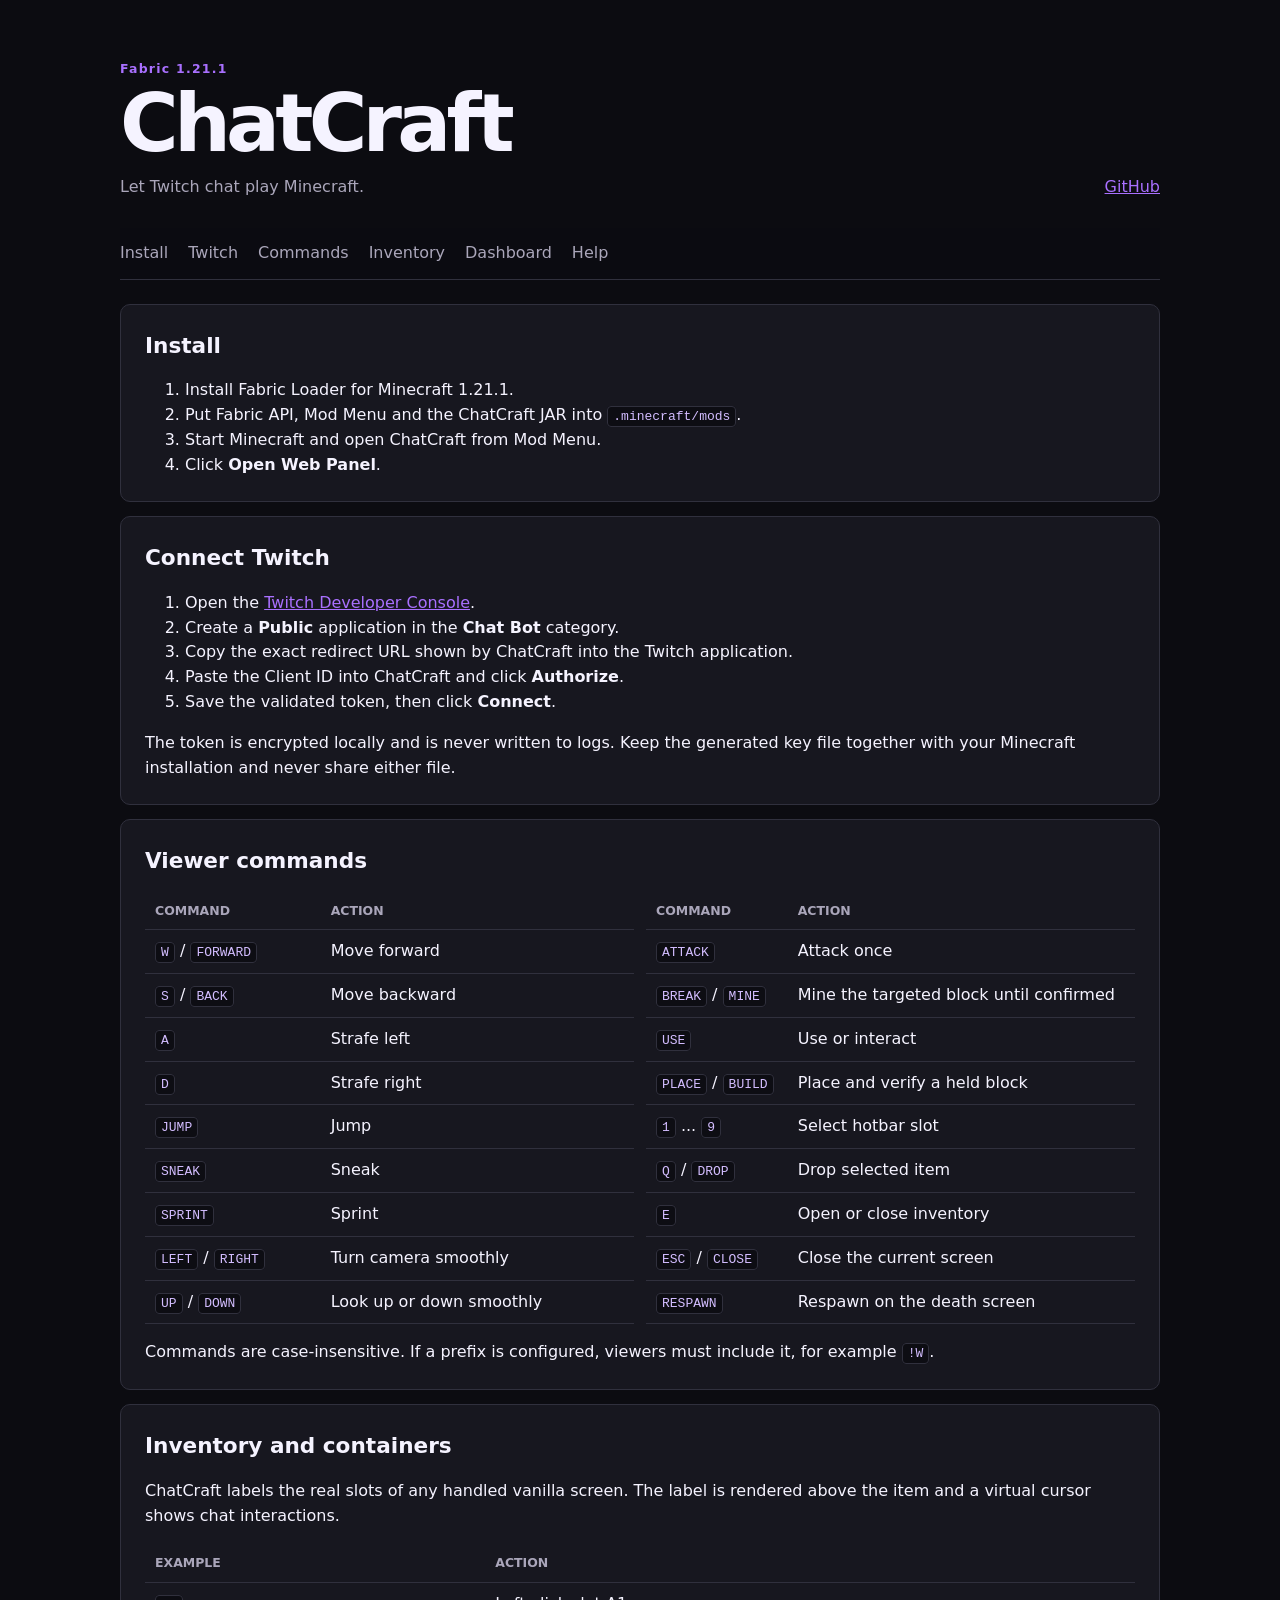
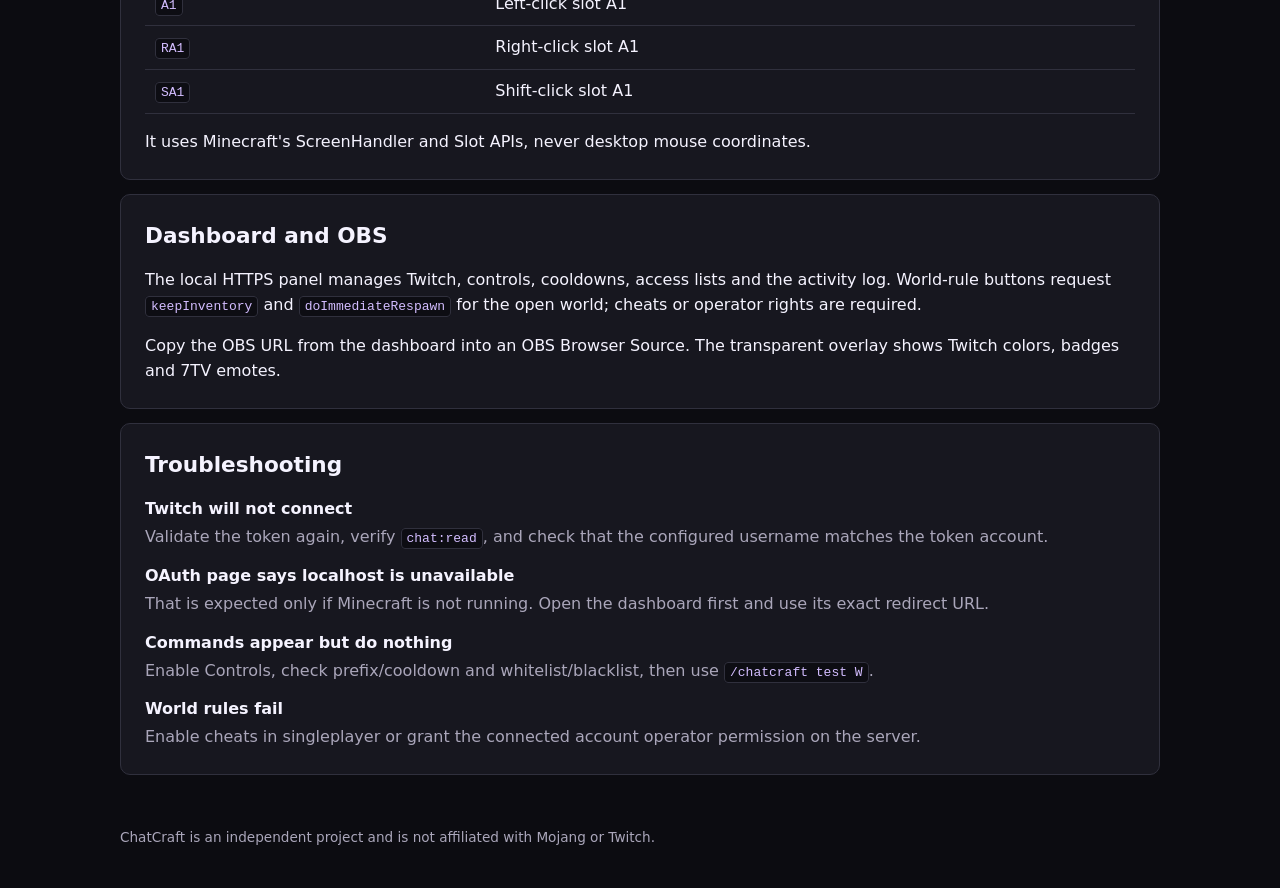
==== docs/index.html @ f9ef0ba5 "feat: expand gameplay controls and streaming tools" ====
<!doctype html>
<html lang="en">
<head>
  <meta charset="utf-8">
  <meta name="viewport" content="width=device-width,initial-scale=1">
  <meta name="description" content="ChatCraft setup, commands and usage guide.">
  <title>ChatCraft Guide</title>
  <link rel="stylesheet" href="style.css">
</head>
<body>
  <header><div><span>Fabric 1.21.1</span><h1>ChatCraft</h1><p>Let Twitch chat play Minecraft.</p></div><a href="https://github.com/Tenkayro/ChatCraft">GitHub</a></header>
  <nav><a href="#install">Install</a><a href="#twitch">Twitch</a><a href="#commands">Commands</a><a href="#slots">Inventory</a><a href="#dashboard">Dashboard</a><a href="#help">Help</a></nav>
  <main>
    <section id="install"><h2>Install</h2><ol><li>Install Fabric Loader for Minecraft 1.21.1.</li><li>Put Fabric API, Mod Menu and the ChatCraft JAR into <code>.minecraft/mods</code>.</li><li>Start Minecraft and open ChatCraft from Mod Menu.</li><li>Click <b>Open Web Panel</b>.</li></ol></section>
    <section id="twitch"><h2>Connect Twitch</h2><ol><li>Open the <a href="https://dev.twitch.tv/console/apps/create">Twitch Developer Console</a>.</li><li>Create a <b>Public</b> application in the <b>Chat Bot</b> category.</li><li>Copy the exact redirect URL shown by ChatCraft into the Twitch application.</li><li>Paste the Client ID into ChatCraft and click <b>Authorize</b>.</li><li>Save the validated token, then click <b>Connect</b>.</li></ol><p>The token is encrypted locally and is never written to logs. Keep the generated key file together with your Minecraft installation and never share either file.</p></section>
    <section id="commands"><h2>Viewer commands</h2><div class="tables"><table><thead><tr><th>Command</th><th>Action</th></tr></thead><tbody>
      <tr><td><code>W</code> / <code>FORWARD</code></td><td>Move forward</td></tr><tr><td><code>S</code> / <code>BACK</code></td><td>Move backward</td></tr><tr><td><code>A</code></td><td>Strafe left</td></tr><tr><td><code>D</code></td><td>Strafe right</td></tr><tr><td><code>JUMP</code></td><td>Jump</td></tr><tr><td><code>SNEAK</code></td><td>Sneak</td></tr><tr><td><code>SPRINT</code></td><td>Sprint</td></tr><tr><td><code>LEFT</code> / <code>RIGHT</code></td><td>Turn camera smoothly</td></tr><tr><td><code>UP</code> / <code>DOWN</code></td><td>Look up or down smoothly</td></tr>
    </tbody></table><table><thead><tr><th>Command</th><th>Action</th></tr></thead><tbody>
      <tr><td><code>ATTACK</code></td><td>Attack once</td></tr><tr><td><code>BREAK</code> / <code>MINE</code></td><td>Mine the targeted block until confirmed</td></tr><tr><td><code>USE</code></td><td>Use or interact</td></tr><tr><td><code>PLACE</code> / <code>BUILD</code></td><td>Place and verify a held block</td></tr><tr><td><code>1</code> ... <code>9</code></td><td>Select hotbar slot</td></tr><tr><td><code>Q</code> / <code>DROP</code></td><td>Drop selected item</td></tr><tr><td><code>E</code></td><td>Open or close inventory</td></tr><tr><td><code>ESC</code> / <code>CLOSE</code></td><td>Close the current screen</td></tr><tr><td><code>RESPAWN</code></td><td>Respawn on the death screen</td></tr>
    </tbody></table></div><p>Commands are case-insensitive. If a prefix is configured, viewers must include it, for example <code>!W</code>.</p></section>
    <section id="slots"><h2>Inventory and containers</h2><p>ChatCraft labels the real slots of any handled vanilla screen. The label is rendered above the item and a virtual cursor shows chat interactions.</p><table><thead><tr><th>Example</th><th>Action</th></tr></thead><tbody><tr><td><code>A1</code></td><td>Left-click slot A1</td></tr><tr><td><code>RA1</code></td><td>Right-click slot A1</td></tr><tr><td><code>SA1</code></td><td>Shift-click slot A1</td></tr></tbody></table><p>It uses Minecraft's ScreenHandler and Slot APIs, never desktop mouse coordinates.</p></section>
    <section id="dashboard"><h2>Dashboard and OBS</h2><p>The local HTTPS panel manages Twitch, controls, cooldowns, access lists and the activity log. World-rule buttons request <code>keepInventory</code> and <code>doImmediateRespawn</code> for the open world; cheats or operator rights are required.</p><p>Copy the OBS URL from the dashboard into an OBS Browser Source. The transparent overlay shows Twitch colors, badges and 7TV emotes.</p></section>
    <section id="help"><h2>Troubleshooting</h2><dl><dt>Twitch will not connect</dt><dd>Validate the token again, verify <code>chat:read</code>, and check that the configured username matches the token account.</dd><dt>OAuth page says localhost is unavailable</dt><dd>That is expected only if Minecraft is not running. Open the dashboard first and use its exact redirect URL.</dd><dt>Commands appear but do nothing</dt><dd>Enable Controls, check prefix/cooldown and whitelist/blacklist, then use <code>/chatcraft test W</code>.</dd><dt>World rules fail</dt><dd>Enable cheats in singleplayer or grant the connected account operator permission on the server.</dd></dl></section>
  </main>
  <footer>ChatCraft is an independent project and is not affiliated with Mojang or Twitch.</footer>
</body>
</html>
---- docs/style.css ----
:root { color-scheme: dark; --bg:#0c0c11; --panel:#17171f; --line:#30303d; --text:#f5f3ff; --muted:#aaa6ba; --accent:#a970ff; font-family:Inter,system-ui,sans-serif; }
* { box-sizing:border-box; } html { scroll-behavior:smooth; } body { margin:0; background:var(--bg); color:var(--text); line-height:1.55; }
header, nav, main, footer { width:min(1040px,calc(100% - 32px)); margin-inline:auto; }
header { display:flex; justify-content:space-between; align-items:end; padding:56px 0 28px; } header span { color:var(--accent); font-weight:800; font-size:.78rem; letter-spacing:.1em; } h1 { margin:.2rem 0 0; font-size:clamp(2.7rem,8vw,5rem); line-height:1; letter-spacing:-.06em; } header p { color:var(--muted); margin:.7rem 0 0; } a { color:var(--accent); }
nav { position:sticky; top:0; z-index:3; display:flex; gap:20px; overflow:auto; padding:13px 0; background:rgba(12,12,17,.94); border-bottom:1px solid var(--line); } nav a { color:var(--muted); text-decoration:none; white-space:nowrap; } nav a:hover { color:var(--text); }
main { display:grid; gap:14px; padding:24px 0 52px; } section { padding:24px; border:1px solid var(--line); border-radius:10px; background:var(--panel); } h2 { margin:0 0 14px; font-size:1.35rem; } p:last-child, ol:last-child, dl:last-child { margin-bottom:0; } code { color:#d3bdff; background:#0d0d13; border:1px solid var(--line); border-radius:4px; padding:2px 5px; }
.tables { display:grid; grid-template-columns:1fr 1fr; gap:12px; } table { width:100%; border-collapse:collapse; } th,td { padding:9px 10px; text-align:left; border-bottom:1px solid var(--line); } th { color:var(--muted); font-size:.78rem; text-transform:uppercase; } dt { font-weight:800; margin-top:14px; } dd { margin:.2rem 0 0; color:var(--muted); } footer { padding:0 0 40px; color:var(--muted); font-size:.85rem; }
@media(max-width:700px){ header { padding-top:34px; } .tables { grid-template-columns:1fr; } section { padding:18px; } }
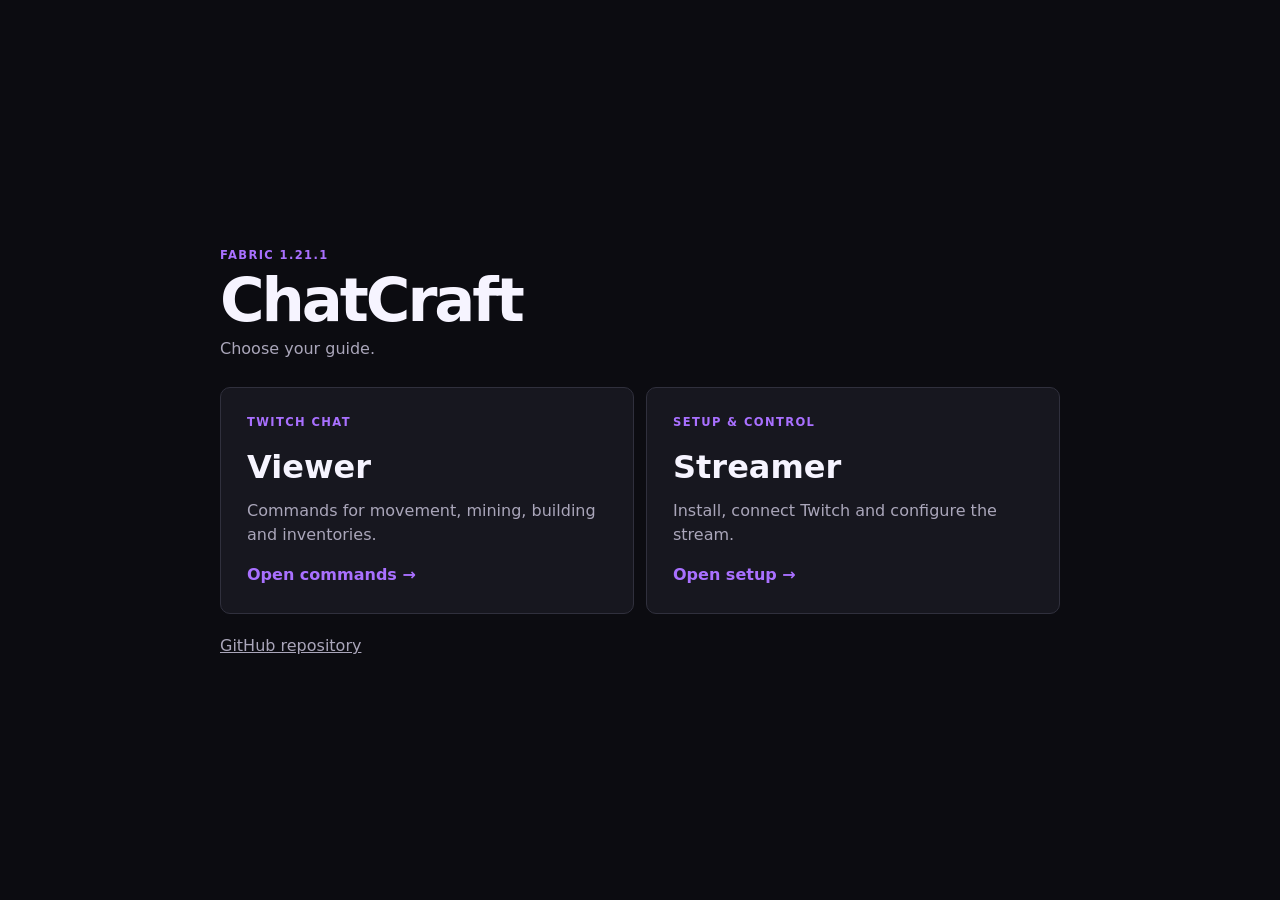
==== commit e445907f: "docs: split guide for viewers and streamers" ====
--- a/docs/index.html
+++ b/docs/index.html
@@ -3,25 +3,18 @@
 <head>
   <meta charset="utf-8">
   <meta name="viewport" content="width=device-width,initial-scale=1">
-  <meta name="description" content="ChatCraft setup, commands and usage guide.">
+  <meta name="description" content="ChatCraft guides for Twitch viewers and streamers.">
   <title>ChatCraft Guide</title>
   <link rel="stylesheet" href="style.css">
 </head>
-<body>
-  <header><div><span>Fabric 1.21.1</span><h1>ChatCraft</h1><p>Let Twitch chat play Minecraft.</p></div><a href="https://github.com/Tenkayro/ChatCraft">GitHub</a></header>
-  <nav><a href="#install">Install</a><a href="#twitch">Twitch</a><a href="#commands">Commands</a><a href="#slots">Inventory</a><a href="#dashboard">Dashboard</a><a href="#help">Help</a></nav>
-  <main>
-    <section id="install"><h2>Install</h2><ol><li>Install Fabric Loader for Minecraft 1.21.1.</li><li>Put Fabric API, Mod Menu and the ChatCraft JAR into <code>.minecraft/mods</code>.</li><li>Start Minecraft and open ChatCraft from Mod Menu.</li><li>Click <b>Open Web Panel</b>.</li></ol></section>
-    <section id="twitch"><h2>Connect Twitch</h2><ol><li>Open the <a href="https://dev.twitch.tv/console/apps/create">Twitch Developer Console</a>.</li><li>Create a <b>Public</b> application in the <b>Chat Bot</b> category.</li><li>Copy the exact redirect URL shown by ChatCraft into the Twitch application.</li><li>Paste the Client ID into ChatCraft and click <b>Authorize</b>.</li><li>Save the validated token, then click <b>Connect</b>.</li></ol><p>The token is encrypted locally and is never written to logs. Keep the generated key file together with your Minecraft installation and never share either file.</p></section>
-    <section id="commands"><h2>Viewer commands</h2><div class="tables"><table><thead><tr><th>Command</th><th>Action</th></tr></thead><tbody>
-      <tr><td><code>W</code> / <code>FORWARD</code></td><td>Move forward</td></tr><tr><td><code>S</code> / <code>BACK</code></td><td>Move backward</td></tr><tr><td><code>A</code></td><td>Strafe left</td></tr><tr><td><code>D</code></td><td>Strafe right</td></tr><tr><td><code>JUMP</code></td><td>Jump</td></tr><tr><td><code>SNEAK</code></td><td>Sneak</td></tr><tr><td><code>SPRINT</code></td><td>Sprint</td></tr><tr><td><code>LEFT</code> / <code>RIGHT</code></td><td>Turn camera smoothly</td></tr><tr><td><code>UP</code> / <code>DOWN</code></td><td>Look up or down smoothly</td></tr>
-    </tbody></table><table><thead><tr><th>Command</th><th>Action</th></tr></thead><tbody>
-      <tr><td><code>ATTACK</code></td><td>Attack once</td></tr><tr><td><code>BREAK</code> / <code>MINE</code></td><td>Mine the targeted block until confirmed</td></tr><tr><td><code>USE</code></td><td>Use or interact</td></tr><tr><td><code>PLACE</code> / <code>BUILD</code></td><td>Place and verify a held block</td></tr><tr><td><code>1</code> ... <code>9</code></td><td>Select hotbar slot</td></tr><tr><td><code>Q</code> / <code>DROP</code></td><td>Drop selected item</td></tr><tr><td><code>E</code></td><td>Open or close inventory</td></tr><tr><td><code>ESC</code> / <code>CLOSE</code></td><td>Close the current screen</td></tr><tr><td><code>RESPAWN</code></td><td>Respawn on the death screen</td></tr>
-    </tbody></table></div><p>Commands are case-insensitive. If a prefix is configured, viewers must include it, for example <code>!W</code>.</p></section>
-    <section id="slots"><h2>Inventory and containers</h2><p>ChatCraft labels the real slots of any handled vanilla screen. The label is rendered above the item and a virtual cursor shows chat interactions.</p><table><thead><tr><th>Example</th><th>Action</th></tr></thead><tbody><tr><td><code>A1</code></td><td>Left-click slot A1</td></tr><tr><td><code>RA1</code></td><td>Right-click slot A1</td></tr><tr><td><code>SA1</code></td><td>Shift-click slot A1</td></tr></tbody></table><p>It uses Minecraft's ScreenHandler and Slot APIs, never desktop mouse coordinates.</p></section>
-    <section id="dashboard"><h2>Dashboard and OBS</h2><p>The local HTTPS panel manages Twitch, controls, cooldowns, access lists and the activity log. World-rule buttons request <code>keepInventory</code> and <code>doImmediateRespawn</code> for the open world; cheats or operator rights are required.</p><p>Copy the OBS URL from the dashboard into an OBS Browser Source. The transparent overlay shows Twitch colors, badges and 7TV emotes.</p></section>
-    <section id="help"><h2>Troubleshooting</h2><dl><dt>Twitch will not connect</dt><dd>Validate the token again, verify <code>chat:read</code>, and check that the configured username matches the token account.</dd><dt>OAuth page says localhost is unavailable</dt><dd>That is expected only if Minecraft is not running. Open the dashboard first and use its exact redirect URL.</dd><dt>Commands appear but do nothing</dt><dd>Enable Controls, check prefix/cooldown and whitelist/blacklist, then use <code>/chatcraft test W</code>.</dd><dt>World rules fail</dt><dd>Enable cheats in singleplayer or grant the connected account operator permission on the server.</dd></dl></section>
+<body class="landing">
+  <main class="landing-main">
+    <div class="brand"><span>FABRIC 1.21.1</span><h1>ChatCraft</h1><p>Choose your guide.</p></div>
+    <div class="choices">
+      <a class="choice" href="viewer.html"><small>TWITCH CHAT</small><h2>Viewer</h2><p>Commands for movement, mining, building and inventories.</p><b>Open commands →</b></a>
+      <a class="choice" href="streamer.html"><small>SETUP & CONTROL</small><h2>Streamer</h2><p>Install, connect Twitch and configure the stream.</p><b>Open setup →</b></a>
+    </div>
+    <a class="github" href="https://github.com/Tenkayro/ChatCraft">GitHub repository</a>
   </main>
-  <footer>ChatCraft is an independent project and is not affiliated with Mojang or Twitch.</footer>
 </body>
 </html>
--- a/docs/style.css
+++ b/docs/style.css
@@ -1,8 +1,47 @@
-:root { color-scheme: dark; --bg:#0c0c11; --panel:#17171f; --line:#30303d; --text:#f5f3ff; --muted:#aaa6ba; --accent:#a970ff; font-family:Inter,system-ui,sans-serif; }
-* { box-sizing:border-box; } html { scroll-behavior:smooth; } body { margin:0; background:var(--bg); color:var(--text); line-height:1.55; }
-header, nav, main, footer { width:min(1040px,calc(100% - 32px)); margin-inline:auto; }
-header { display:flex; justify-content:space-between; align-items:end; padding:56px 0 28px; } header span { color:var(--accent); font-weight:800; font-size:.78rem; letter-spacing:.1em; } h1 { margin:.2rem 0 0; font-size:clamp(2.7rem,8vw,5rem); line-height:1; letter-spacing:-.06em; } header p { color:var(--muted); margin:.7rem 0 0; } a { color:var(--accent); }
-nav { position:sticky; top:0; z-index:3; display:flex; gap:20px; overflow:auto; padding:13px 0; background:rgba(12,12,17,.94); border-bottom:1px solid var(--line); } nav a { color:var(--muted); text-decoration:none; white-space:nowrap; } nav a:hover { color:var(--text); }
-main { display:grid; gap:14px; padding:24px 0 52px; } section { padding:24px; border:1px solid var(--line); border-radius:10px; background:var(--panel); } h2 { margin:0 0 14px; font-size:1.35rem; } p:last-child, ol:last-child, dl:last-child { margin-bottom:0; } code { color:#d3bdff; background:#0d0d13; border:1px solid var(--line); border-radius:4px; padding:2px 5px; }
-.tables { display:grid; grid-template-columns:1fr 1fr; gap:12px; } table { width:100%; border-collapse:collapse; } th,td { padding:9px 10px; text-align:left; border-bottom:1px solid var(--line); } th { color:var(--muted); font-size:.78rem; text-transform:uppercase; } dt { font-weight:800; margin-top:14px; } dd { margin:.2rem 0 0; color:var(--muted); } footer { padding:0 0 40px; color:var(--muted); font-size:.85rem; }
-@media(max-width:700px){ header { padding-top:34px; } .tables { grid-template-columns:1fr; } section { padding:18px; } }
+:root { color-scheme:dark; --bg:#0c0c11; --panel:#17171f; --line:#30303d; --text:#f6f4ff; --muted:#aaa6ba; --accent:#a970ff; font-family:Inter,ui-sans-serif,system-ui,sans-serif; }
+* { box-sizing:border-box; }
+html { scroll-behavior:smooth; }
+body { margin:0; min-height:100vh; background:var(--bg); color:var(--text); line-height:1.5; }
+a { color:var(--accent); }
+code { padding:2px 6px; border:1px solid var(--line); border-radius:4px; background:#0b0b10; color:#d6c5ff; font-weight:750; }
+.top { width:min(960px,calc(100% - 32px)); height:64px; margin:auto; display:flex; align-items:center; justify-content:space-between; border-bottom:1px solid var(--line); }
+.logo { color:var(--text); text-decoration:none; font-size:1.15rem; font-weight:850; }
+nav { display:flex; gap:8px; }
+nav a { padding:7px 11px; color:var(--muted); text-decoration:none; border-radius:6px; }
+nav a.active { color:var(--text); background:var(--panel); }
+.guide { width:min(960px,calc(100% - 32px)); margin:24px auto 56px; display:grid; gap:12px; }
+section { padding:20px; border:1px solid var(--line); border-radius:9px; background:var(--panel); }
+.intro { padding:30px 20px; background:transparent; }
+.intro span,.brand span,.choice small { color:var(--accent); font-size:.72rem; font-weight:850; letter-spacing:.12em; }
+h1,h2,p { margin-top:0; }
+h1 { margin:.3rem 0 .5rem; font-size:clamp(2.2rem,7vw,3.8rem); line-height:1; letter-spacing:-.05em; }
+h2 { margin-bottom:14px; font-size:1.2rem; }
+section > :last-child { margin-bottom:0; }
+.intro p,.note,.aliases,section > p { color:var(--muted); }
+ol { margin:0; padding-left:1.35rem; }
+li + li { margin-top:7px; }
+.command-grid { display:grid; grid-template-columns:repeat(4,1fr); gap:8px; }
+.command-grid div,.slot-examples div,.settings-list div { min-width:0; padding:11px; border:1px solid var(--line); border-radius:6px; background:#111117; }
+.command-grid span,.slot-examples span,.settings-list span { display:block; margin-top:7px; color:var(--muted); font-size:.84rem; }
+.aliases { margin:14px 0 0; font-size:.86rem; }
+.slot-examples { display:grid; grid-template-columns:repeat(3,1fr); gap:8px; }
+.settings-list { display:grid; grid-template-columns:repeat(2,1fr); gap:8px; }
+.fixes { display:grid; gap:7px; }
+details { padding:10px 12px; border:1px solid var(--line); border-radius:6px; background:#111117; }
+summary { cursor:pointer; font-weight:750; }
+details p { margin:8px 0 0; color:var(--muted); }
+.end-links { display:flex; gap:18px; justify-content:center; }
+.landing { display:grid; place-items:center; }
+.landing-main { width:min(840px,calc(100% - 32px)); padding:40px 0; }
+.brand { margin-bottom:26px; }
+.brand h1 { margin:.25rem 0 .4rem; }
+.brand p { color:var(--muted); margin:0; }
+.choices { display:grid; grid-template-columns:1fr 1fr; gap:12px; }
+.choice { min-height:220px; padding:26px; display:flex; flex-direction:column; align-items:flex-start; border:1px solid var(--line); border-radius:10px; background:var(--panel); color:var(--text); text-decoration:none; }
+.choice:hover { border-color:var(--accent); }
+.choice h2 { margin:12px 0 8px; font-size:2rem; }
+.choice p { color:var(--muted); }
+.choice b { margin-top:auto; color:var(--accent); }
+.github { display:inline-block; margin-top:20px; color:var(--muted); }
+@media(max-width:700px) { .command-grid { grid-template-columns:repeat(2,1fr); } .choices,.settings-list { grid-template-columns:1fr; } .choice { min-height:180px; } }
+@media(max-width:420px) { .slot-examples { grid-template-columns:1fr; } }
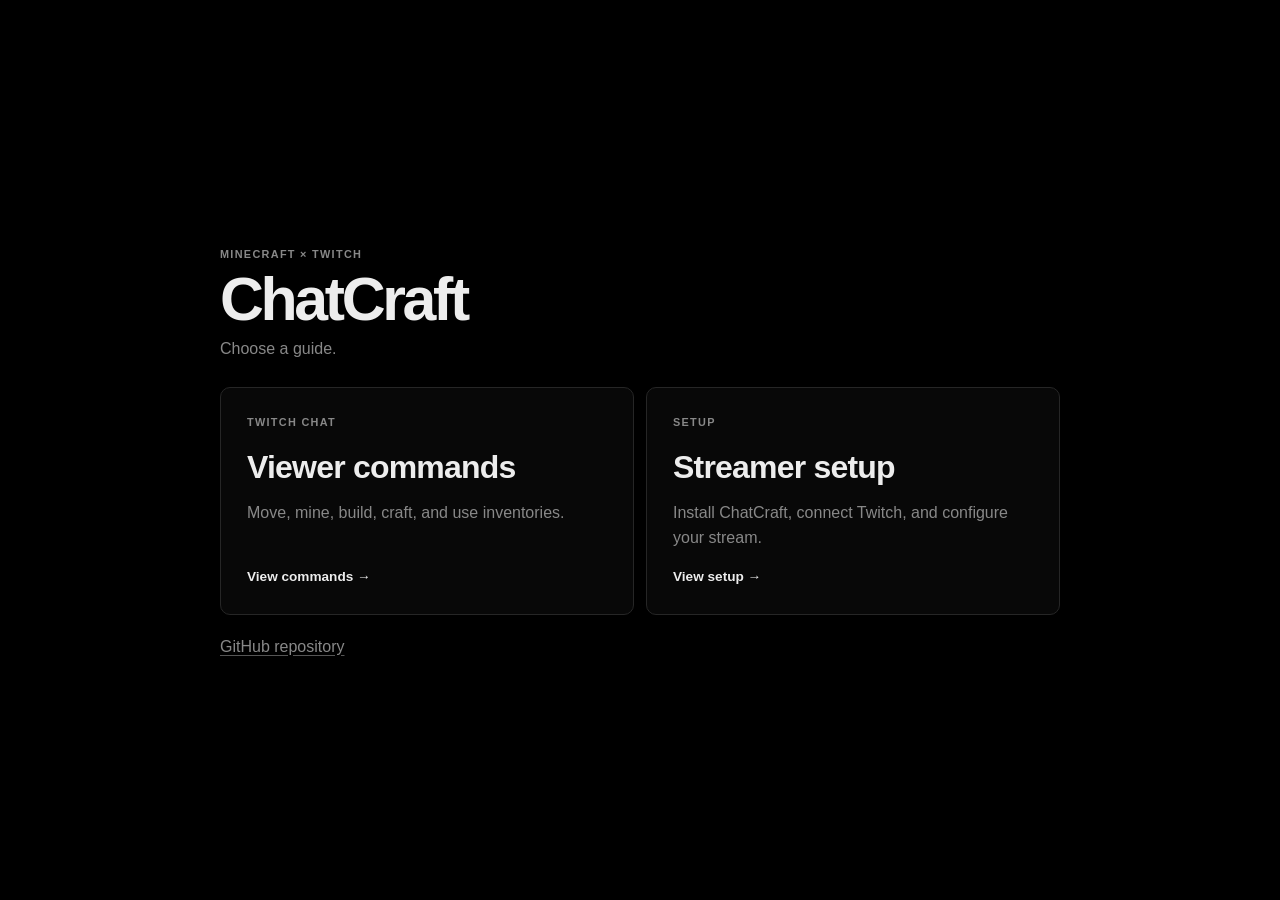
==== commit 7bfa5bd4: "a" ====
--- a/docs/index.html
+++ b/docs/index.html
@@ -9,10 +9,10 @@
 </head>
 <body class="landing">
   <main class="landing-main">
-    <div class="brand"><span>FABRIC 1.21.1</span><h1>ChatCraft</h1><p>Choose your guide.</p></div>
+    <div class="brand"><span>MINECRAFT × TWITCH</span><h1>ChatCraft</h1><p>Choose a guide.</p></div>
     <div class="choices">
-      <a class="choice" href="viewer.html"><small>TWITCH CHAT</small><h2>Viewer</h2><p>Commands for movement, mining, building and inventories.</p><b>Open commands →</b></a>
-      <a class="choice" href="streamer.html"><small>SETUP & CONTROL</small><h2>Streamer</h2><p>Install, connect Twitch and configure the stream.</p><b>Open setup →</b></a>
+      <a class="choice" href="viewer.html"><small>TWITCH CHAT</small><h2>Viewer commands</h2><p>Move, mine, build, craft, and use inventories.</p><b>View commands →</b></a>
+      <a class="choice" href="streamer.html"><small>SETUP</small><h2>Streamer setup</h2><p>Install ChatCraft, connect Twitch, and configure your stream.</p><b>View setup →</b></a>
     </div>
     <a class="github" href="https://github.com/Tenkayro/ChatCraft">GitHub repository</a>
   </main>
--- a/docs/style.css
+++ b/docs/style.css
@@ -1,47 +1,123 @@
-:root { color-scheme:dark; --bg:#0c0c11; --panel:#17171f; --line:#30303d; --text:#f6f4ff; --muted:#aaa6ba; --accent:#a970ff; font-family:Inter,ui-sans-serif,system-ui,sans-serif; }
+:root { color-scheme:dark; --bg:#000; --panel:#080808; --panel-2:#0d0d0d; --line:#262626; --text:#ededed; --muted:#888; --accent:#fff; font-family:Inter,ui-sans-serif,-apple-system,BlinkMacSystemFont,"Segoe UI",sans-serif; font-synthesis:none; }
 * { box-sizing:border-box; }
-html { scroll-behavior:smooth; }
-body { margin:0; min-height:100vh; background:var(--bg); color:var(--text); line-height:1.5; }
-a { color:var(--accent); }
-code { padding:2px 6px; border:1px solid var(--line); border-radius:4px; background:#0b0b10; color:#d6c5ff; font-weight:750; }
+html { background:#000; }
+body { margin:0; min-height:100vh; background:var(--bg); color:var(--text); line-height:1.55; -webkit-font-smoothing:antialiased; }
+a { color:var(--text); text-decoration-color:#555; text-underline-offset:3px; }
+a:hover { text-decoration-color:var(--text); }
+code { padding:2px 6px; border:1px solid var(--line); border-radius:4px; background:#050505; color:#ddd; font-weight:600; white-space:nowrap; }
 .top { width:min(960px,calc(100% - 32px)); height:64px; margin:auto; display:flex; align-items:center; justify-content:space-between; border-bottom:1px solid var(--line); }
-.logo { color:var(--text); text-decoration:none; font-size:1.15rem; font-weight:850; }
+.logo { color:var(--text); text-decoration:none; font-size:1rem; font-weight:600; letter-spacing:-.02em; }
 nav { display:flex; gap:8px; }
 nav a { padding:7px 11px; color:var(--muted); text-decoration:none; border-radius:6px; }
-nav a.active { color:var(--text); background:var(--panel); }
+nav a.active { color:var(--text); border:1px solid var(--line); background:var(--panel); }
 .guide { width:min(960px,calc(100% - 32px)); margin:24px auto 56px; display:grid; gap:12px; }
-section { padding:20px; border:1px solid var(--line); border-radius:9px; background:var(--panel); }
+section { padding:22px; border:1px solid var(--line); border-radius:10px; background:var(--panel); }
 .intro { padding:30px 20px; background:transparent; }
-.intro span,.brand span,.choice small { color:var(--accent); font-size:.72rem; font-weight:850; letter-spacing:.12em; }
+.intro span,.brand span,.choice small { color:var(--muted); font-size:.68rem; font-weight:600; letter-spacing:.12em; }
 h1,h2,p { margin-top:0; }
-h1 { margin:.3rem 0 .5rem; font-size:clamp(2.2rem,7vw,3.8rem); line-height:1; letter-spacing:-.05em; }
-h2 { margin-bottom:14px; font-size:1.2rem; }
+h1 { margin:.3rem 0 .5rem; font-size:clamp(2.2rem,7vw,3.8rem); font-weight:600; line-height:1; letter-spacing:-.055em; }
+h2 { margin-bottom:14px; font-size:1.15rem; font-weight:550; letter-spacing:-.025em; }
 section > :last-child { margin-bottom:0; }
 .intro p,.note,.aliases,section > p { color:var(--muted); }
 ol { margin:0; padding-left:1.35rem; }
 li + li { margin-top:7px; }
 .command-grid { display:grid; grid-template-columns:repeat(4,1fr); gap:8px; }
-.command-grid div,.slot-examples div,.settings-list div { min-width:0; padding:11px; border:1px solid var(--line); border-radius:6px; background:#111117; }
+.command-grid div,.slot-examples div,.settings-list div { min-width:0; padding:12px; border:1px solid var(--line); border-radius:6px; background:#0b0b0b; }
 .command-grid span,.slot-examples span,.settings-list span { display:block; margin-top:7px; color:var(--muted); font-size:.84rem; }
 .aliases { margin:14px 0 0; font-size:.86rem; }
 .slot-examples { display:grid; grid-template-columns:repeat(3,1fr); gap:8px; }
 .settings-list { display:grid; grid-template-columns:repeat(2,1fr); gap:8px; }
 .fixes { display:grid; gap:7px; }
-details { padding:10px 12px; border:1px solid var(--line); border-radius:6px; background:#111117; }
-summary { cursor:pointer; font-weight:750; }
+details { padding:11px 13px; border:1px solid var(--line); border-radius:6px; background:#0b0b0b; }
+summary { cursor:pointer; font-weight:550; }
 details p { margin:8px 0 0; color:var(--muted); }
 .end-links { display:flex; gap:18px; justify-content:center; }
 .landing { display:grid; place-items:center; }
-.landing-main { width:min(840px,calc(100% - 32px)); padding:40px 0; }
+.landing-main { width:min(840px,calc(100% - 32px)); padding:64px 0; }
 .brand { margin-bottom:26px; }
 .brand h1 { margin:.25rem 0 .4rem; }
 .brand p { color:var(--muted); margin:0; }
 .choices { display:grid; grid-template-columns:1fr 1fr; gap:12px; }
-.choice { min-height:220px; padding:26px; display:flex; flex-direction:column; align-items:flex-start; border:1px solid var(--line); border-radius:10px; background:var(--panel); color:var(--text); text-decoration:none; }
-.choice:hover { border-color:var(--accent); }
+.choice { min-height:220px; padding:26px; display:flex; flex-direction:column; align-items:flex-start; border:1px solid var(--line); border-radius:10px; background:var(--panel); color:var(--text); text-decoration:none; transition:border-color .15s ease,background .15s ease; }
+.choice:hover { border-color:#555; background:#0c0c0c; }
 .choice h2 { margin:12px 0 8px; font-size:2rem; }
 .choice p { color:var(--muted); }
-.choice b { margin-top:auto; color:var(--accent); }
+.choice b { margin-top:auto; color:var(--text); font-size:.85rem; font-weight:550; }
 .github { display:inline-block; margin-top:20px; color:var(--muted); }
+.viewer-guide { width:min(1000px,calc(100% - 32px)); margin:0 auto 56px; }
+.viewer-hero { padding:56px 0 28px; border:0; border-bottom:1px solid var(--line); border-radius:0; background:transparent; }
+.viewer-hero h1 { max-width:760px; }
+.viewer-hero > p:not(.section-label) { max-width:680px; color:var(--muted); }
+.start-example { display:flex; align-items:center; gap:14px; width:fit-content; margin-top:24px; padding:14px 16px; border:1px solid var(--line); border-radius:8px; background:var(--panel); }
+.start-example span { color:var(--muted); }
+.start-example code { padding:7px 13px; font-size:1.1rem; }
+.section-label { margin:0 0 8px; color:var(--muted); font-size:.68rem; font-weight:600; letter-spacing:.12em; }
+.viewer-rules { display:grid; grid-template-columns:repeat(3,1fr); margin-top:26px; border:1px solid var(--line); background:var(--panel); }
+.viewer-rules div { padding:14px 16px; }
+.viewer-rules div + div { border-left:1px solid var(--line); }
+.viewer-rules b,.viewer-rules span { display:block; }
+.viewer-rules span { margin-top:5px; color:var(--muted); font-size:.86rem; }
+.section-nav { display:flex; gap:4px; margin:14px 0; overflow:auto; }
+.section-nav a { padding:8px 12px; border:1px solid var(--line); border-radius:3px; color:var(--muted); text-decoration:none; white-space:nowrap; }
+.section-nav a:focus-visible,.section-nav a:hover { color:var(--text); border-color:#4a4a4a; }
+.syntax-section { margin-top:14px; padding:22px; }
+.syntax-section h2 { margin-bottom:18px; font-size:1.45rem; }
+.syntax-grid { display:grid; grid-template-columns:repeat(2,1fr); gap:10px; }
+.syntax-grid article { position:relative; min-height:150px; padding:18px 18px 16px 64px; border:1px solid var(--line); border-radius:7px; background:var(--panel-2); }
+.syntax-grid h3 { margin:0 0 12px; font-size:1rem; }
+.syntax-grid p { margin:12px 0 0; color:var(--muted); font-size:.9rem; }
+.step-number { position:absolute; left:18px; top:18px; display:grid; place-items:center; width:30px; height:30px; border:1px solid #444; border-radius:50%; background:#151515; color:var(--text); font-weight:600; }
+.important-note { margin:14px 0 0; padding:14px 16px; border-left:2px solid #777; background:#0d0d0d; color:#d4d4d4; }
+.copy-examples { margin-top:18px; }
+.copy-examples h3 { margin:0 0 10px; font-size:1rem; }
+.copy-examples div { display:flex; align-items:center; gap:12px; padding:10px 0; border-top:1px solid #222; }
+.copy-examples span { color:var(--muted); font-size:.9rem; }
+.command-section { margin-top:12px; padding:0; overflow:hidden; }
+.section-heading { display:flex; justify-content:space-between; align-items:end; gap:24px; padding:18px 20px; border-bottom:1px solid var(--line); }
+.section-heading h2 { margin:0; font-size:1.3rem; }
+.section-heading > p { max-width:480px; margin:0; color:var(--muted); font-size:.88rem; text-align:right; }
+.table-wrap { overflow-x:auto; }
+.command-table { width:100%; min-width:650px; border-collapse:collapse; }
+.command-table th,.command-table td { padding:13px 20px; border-bottom:1px solid #202020; text-align:left; vertical-align:middle; }
+.command-table tr:last-child td { border-bottom:0; }
+.command-table th { color:#85858f; background:#060606; font-size:.7rem; letter-spacing:.08em; text-transform:uppercase; }
+.command-table th:first-child,.command-table td:first-child { width:23%; }
+.command-table th:nth-child(2),.command-table td:nth-child(2) { width:29%; }
+.command-table td:last-child { color:#d4d4d8; }
+.command-table tbody tr:nth-child(even) { background:#0c0c0c; }
+.slot-guide { display:grid; grid-template-columns:1.3fr 1fr; gap:0; border-top:1px solid var(--line); }
+.slot-guide > div { padding:20px; }
+.slot-guide > div + div { border-left:1px solid var(--line); }
+.slot-guide h3 { margin:0 0 8px; font-size:1rem; }
+.slot-guide p { margin:6px 0; color:var(--muted); font-size:.9rem; }
+.slot-grid { display:grid; grid-template-columns:repeat(3,48px); gap:5px; margin-top:16px; }
+.slot-grid span { display:grid; place-items:center; width:48px; height:38px; border:1px solid #3b3b3b; background:#111; color:var(--text); font:600 .82rem ui-monospace,monospace; }
+.slot-example { display:flex; flex-direction:column; justify-content:center; }
+.inventory-howto { padding:20px; border-bottom:1px solid var(--line); background:#0d0d0d; }
+.inventory-howto h3 { margin:0 0 10px; }
+.inventory-howto ol,.recipe-howto ol { color:var(--muted); }
+.recipe-howto { display:grid; grid-template-columns:1.4fr 1fr; gap:22px; padding:20px; border-top:1px solid var(--line); background:#0b0b0b; }
+.recipe-howto ol { margin:0; }
+.mini-command-list { align-self:center; }
+.mini-command-list p { display:flex; justify-content:space-between; gap:12px; margin:0; padding:8px 0; border-bottom:1px solid var(--line); }
+.mini-command-list span { color:var(--muted); font-size:.86rem; text-align:right; }
+.troubleshooting { margin-top:12px; }
+.troubleshooting > div { display:grid; grid-template-columns:repeat(2,1fr); gap:10px 24px; }
+.troubleshooting p { margin:0; color:var(--muted); }
+.troubleshooting b { color:var(--text); }
+.viewer-footer { display:flex; justify-content:space-between; gap:20px; padding:24px 2px 0; }
+.viewer-footer a { color:var(--muted); }
 @media(max-width:700px) { .command-grid { grid-template-columns:repeat(2,1fr); } .choices,.settings-list { grid-template-columns:1fr; } .choice { min-height:180px; } }
 @media(max-width:420px) { .slot-examples { grid-template-columns:1fr; } }
+@media(max-width:760px) {
+  .viewer-hero { padding-top:36px; }
+  .viewer-rules { grid-template-columns:1fr; }
+  .start-example { align-items:flex-start; flex-direction:column; }
+  .syntax-grid,.recipe-howto,.troubleshooting > div { grid-template-columns:1fr; }
+  .viewer-rules div + div { border-left:0; border-top:1px solid var(--line); }
+  .section-heading { display:block; }
+  .section-heading > p { margin-top:8px; text-align:left; }
+  .slot-guide { grid-template-columns:1fr; }
+  .slot-guide > div + div { border-left:0; border-top:1px solid var(--line); }
+  .command-table th,.command-table td { padding:12px 14px; }
+}
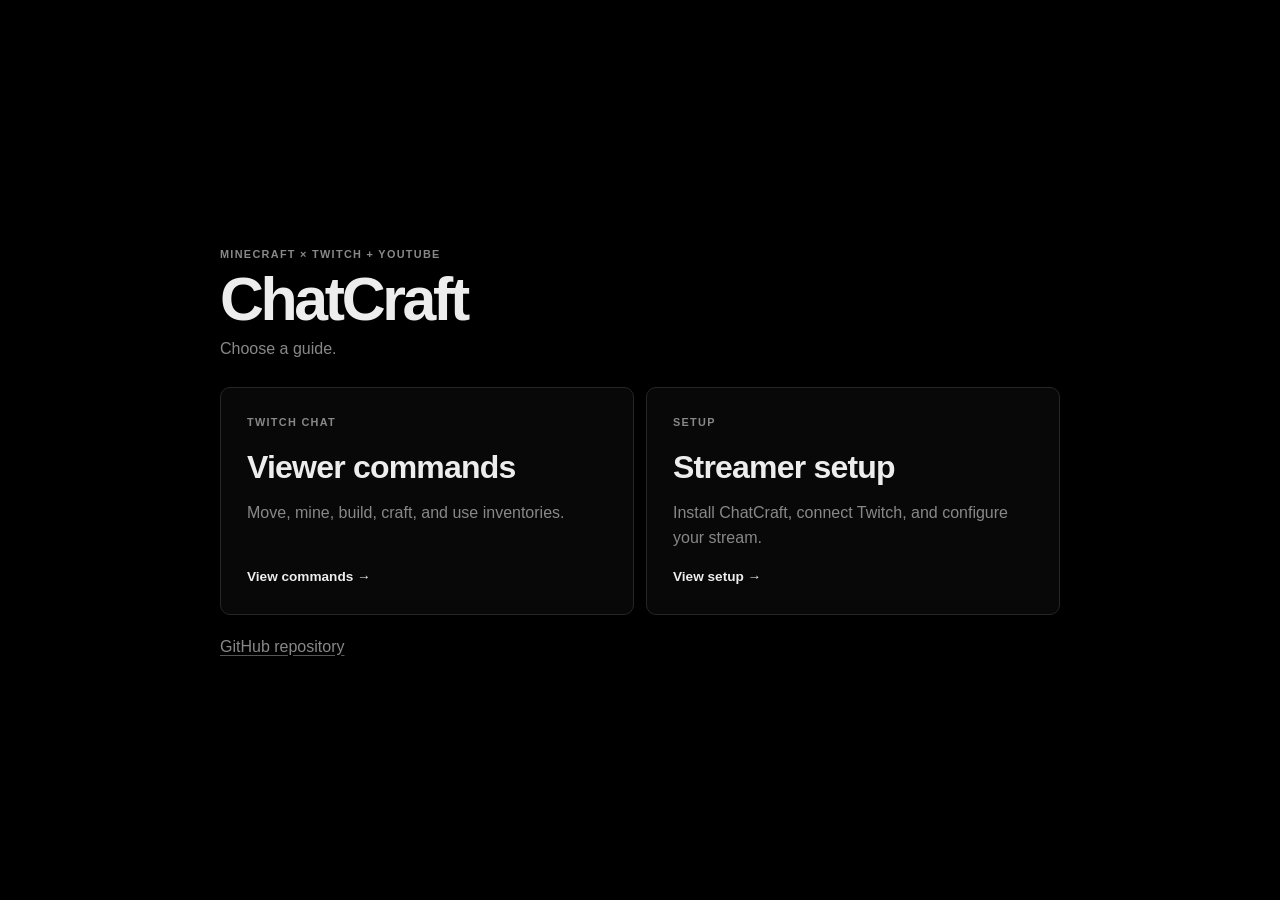
==== commit e7abb948: "a" ====
--- a/docs/index.html
+++ b/docs/index.html
@@ -3,13 +3,13 @@
 <head>
   <meta charset="utf-8">
   <meta name="viewport" content="width=device-width,initial-scale=1">
-  <meta name="description" content="ChatCraft guides for Twitch viewers and streamers.">
+  <meta name="description" content="ChatCraft guides for Twitch and YouTube viewers and streamers.">
   <title>ChatCraft Guide</title>
   <link rel="stylesheet" href="style.css">
 </head>
 <body class="landing">
   <main class="landing-main">
-    <div class="brand"><span>MINECRAFT × TWITCH</span><h1>ChatCraft</h1><p>Choose a guide.</p></div>
+    <div class="brand"><span>MINECRAFT × TWITCH + YOUTUBE</span><h1>ChatCraft</h1><p>Choose a guide.</p></div>
     <div class="choices">
       <a class="choice" href="viewer.html"><small>TWITCH CHAT</small><h2>Viewer commands</h2><p>Move, mine, build, craft, and use inventories.</p><b>View commands →</b></a>
       <a class="choice" href="streamer.html"><small>SETUP</small><h2>Streamer setup</h2><p>Install ChatCraft, connect Twitch, and configure your stream.</p><b>View setup →</b></a>
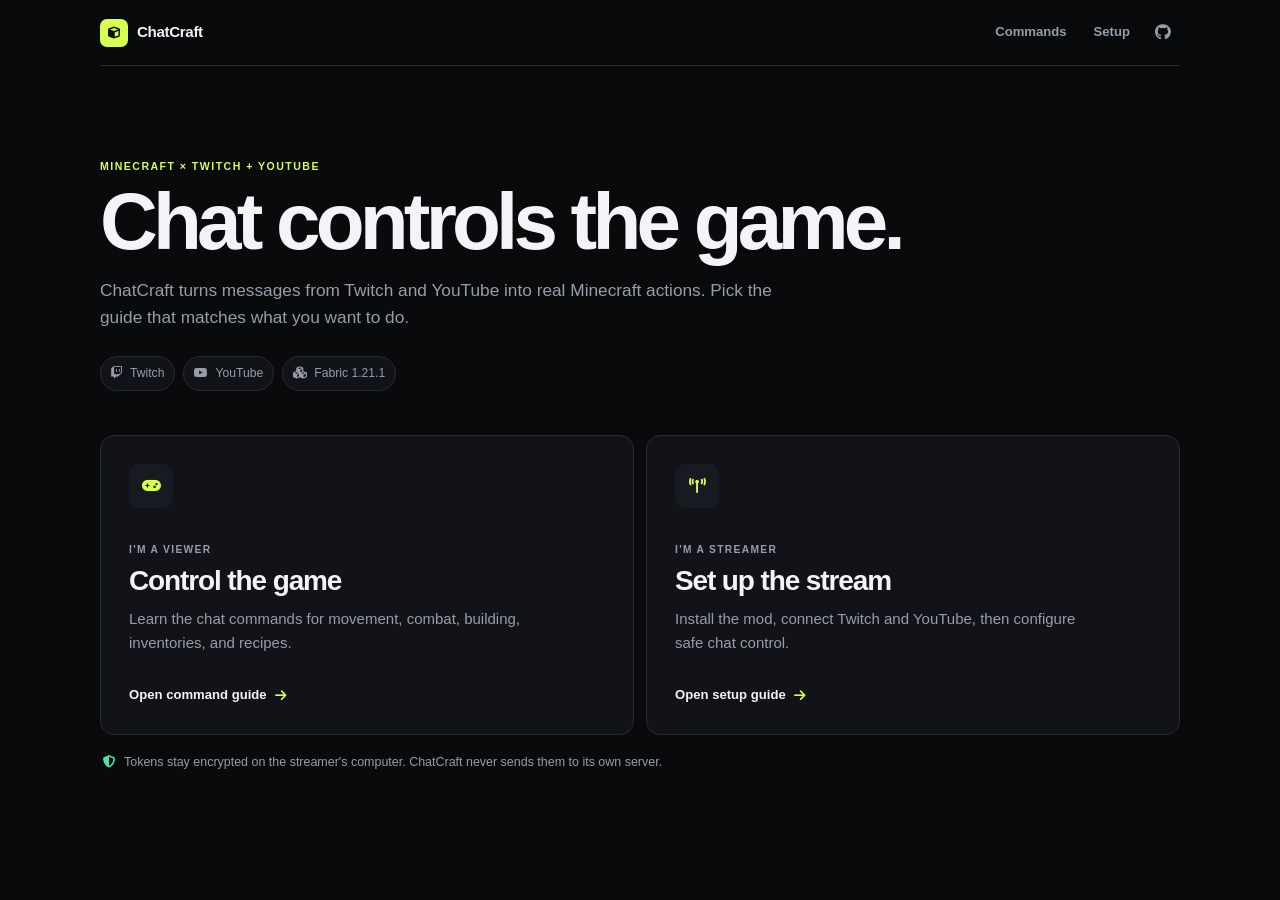
==== commit ff965a5b: "a" ====
--- a/docs/index.html
+++ b/docs/index.html
@@ -3,18 +3,40 @@
 <head>
   <meta charset="utf-8">
   <meta name="viewport" content="width=device-width,initial-scale=1">
-  <meta name="description" content="ChatCraft guides for Twitch and YouTube viewers and streamers.">
-  <title>ChatCraft Guide</title>
+  <meta name="description" content="Simple setup and command guides for ChatCraft on Twitch and YouTube.">
+  <title>ChatCraft Guides</title>
+  <link rel="stylesheet" href="https://cdnjs.cloudflare.com/ajax/libs/font-awesome/6.7.2/css/all.min.css">
   <link rel="stylesheet" href="style.css">
 </head>
-<body class="landing">
+<body>
+  <header class="top">
+    <a class="logo" href="index.html"><span><i class="fa-solid fa-cube"></i></span> ChatCraft</a>
+    <nav aria-label="Guides"><a href="viewer.html">Commands</a><a href="streamer.html">Setup</a><a class="github-nav" href="https://github.com/Tenkayro/ChatCraft" aria-label="GitHub"><i class="fa-brands fa-github"></i></a></nav>
+  </header>
   <main class="landing-main">
-    <div class="brand"><span>MINECRAFT × TWITCH + YOUTUBE</span><h1>ChatCraft</h1><p>Choose a guide.</p></div>
-    <div class="choices">
-      <a class="choice" href="viewer.html"><small>TWITCH CHAT</small><h2>Viewer commands</h2><p>Move, mine, build, craft, and use inventories.</p><b>View commands →</b></a>
-      <a class="choice" href="streamer.html"><small>SETUP</small><h2>Streamer setup</h2><p>Install ChatCraft, connect Twitch, and configure your stream.</p><b>View setup →</b></a>
-    </div>
-    <a class="github" href="https://github.com/Tenkayro/ChatCraft">GitHub repository</a>
+    <section class="landing-hero">
+      <p class="section-label">MINECRAFT × TWITCH + YOUTUBE</p>
+      <h1>Chat controls the game.</h1>
+      <p>ChatCraft turns messages from Twitch and YouTube into real Minecraft actions. Pick the guide that matches what you want to do.</p>
+      <div class="platform-row"><span><i class="fa-brands fa-twitch"></i> Twitch</span><span><i class="fa-brands fa-youtube"></i> YouTube</span><span><i class="fa-solid fa-cubes"></i> Fabric 1.21.1</span></div>
+    </section>
+    <section class="guide-choices" aria-label="Choose a guide">
+      <a class="guide-choice viewer-choice" href="viewer.html">
+        <span class="choice-icon"><i class="fa-solid fa-gamepad"></i></span>
+        <small>I'M A VIEWER</small>
+        <h2>Control the game</h2>
+        <p>Learn the chat commands for movement, combat, building, inventories, and recipes.</p>
+        <b>Open command guide <i class="fa-solid fa-arrow-right"></i></b>
+      </a>
+      <a class="guide-choice streamer-choice" href="streamer.html">
+        <span class="choice-icon"><i class="fa-solid fa-tower-broadcast"></i></span>
+        <small>I'M A STREAMER</small>
+        <h2>Set up the stream</h2>
+        <p>Install the mod, connect Twitch and YouTube, then configure safe chat control.</p>
+        <b>Open setup guide <i class="fa-solid fa-arrow-right"></i></b>
+      </a>
+    </section>
+    <p class="landing-note"><i class="fa-solid fa-shield-halved"></i> Tokens stay encrypted on the streamer's computer. ChatCraft never sends them to its own server.</p>
   </main>
 </body>
 </html>
--- a/docs/style.css
+++ b/docs/style.css
@@ -1,123 +1,198 @@
-:root { color-scheme:dark; --bg:#000; --panel:#080808; --panel-2:#0d0d0d; --line:#262626; --text:#ededed; --muted:#888; --accent:#fff; font-family:Inter,ui-sans-serif,-apple-system,BlinkMacSystemFont,"Segoe UI",sans-serif; font-synthesis:none; }
-* { box-sizing:border-box; }
-html { background:#000; }
-body { margin:0; min-height:100vh; background:var(--bg); color:var(--text); line-height:1.55; -webkit-font-smoothing:antialiased; }
-a { color:var(--text); text-decoration-color:#555; text-underline-offset:3px; }
-a:hover { text-decoration-color:var(--text); }
-code { padding:2px 6px; border:1px solid var(--line); border-radius:4px; background:#050505; color:#ddd; font-weight:600; white-space:nowrap; }
-.top { width:min(960px,calc(100% - 32px)); height:64px; margin:auto; display:flex; align-items:center; justify-content:space-between; border-bottom:1px solid var(--line); }
-.logo { color:var(--text); text-decoration:none; font-size:1rem; font-weight:600; letter-spacing:-.02em; }
-nav { display:flex; gap:8px; }
-nav a { padding:7px 11px; color:var(--muted); text-decoration:none; border-radius:6px; }
-nav a.active { color:var(--text); border:1px solid var(--line); background:var(--panel); }
-.guide { width:min(960px,calc(100% - 32px)); margin:24px auto 56px; display:grid; gap:12px; }
-section { padding:22px; border:1px solid var(--line); border-radius:10px; background:var(--panel); }
-.intro { padding:30px 20px; background:transparent; }
-.intro span,.brand span,.choice small { color:var(--muted); font-size:.68rem; font-weight:600; letter-spacing:.12em; }
-h1,h2,p { margin-top:0; }
-h1 { margin:.3rem 0 .5rem; font-size:clamp(2.2rem,7vw,3.8rem); font-weight:600; line-height:1; letter-spacing:-.055em; }
-h2 { margin-bottom:14px; font-size:1.15rem; font-weight:550; letter-spacing:-.025em; }
-section > :last-child { margin-bottom:0; }
-.intro p,.note,.aliases,section > p { color:var(--muted); }
-ol { margin:0; padding-left:1.35rem; }
-li + li { margin-top:7px; }
-.command-grid { display:grid; grid-template-columns:repeat(4,1fr); gap:8px; }
-.command-grid div,.slot-examples div,.settings-list div { min-width:0; padding:12px; border:1px solid var(--line); border-radius:6px; background:#0b0b0b; }
-.command-grid span,.slot-examples span,.settings-list span { display:block; margin-top:7px; color:var(--muted); font-size:.84rem; }
-.aliases { margin:14px 0 0; font-size:.86rem; }
-.slot-examples { display:grid; grid-template-columns:repeat(3,1fr); gap:8px; }
-.settings-list { display:grid; grid-template-columns:repeat(2,1fr); gap:8px; }
-.fixes { display:grid; gap:7px; }
-details { padding:11px 13px; border:1px solid var(--line); border-radius:6px; background:#0b0b0b; }
-summary { cursor:pointer; font-weight:550; }
-details p { margin:8px 0 0; color:var(--muted); }
-.end-links { display:flex; gap:18px; justify-content:center; }
-.landing { display:grid; place-items:center; }
-.landing-main { width:min(840px,calc(100% - 32px)); padding:64px 0; }
-.brand { margin-bottom:26px; }
-.brand h1 { margin:.25rem 0 .4rem; }
-.brand p { color:var(--muted); margin:0; }
-.choices { display:grid; grid-template-columns:1fr 1fr; gap:12px; }
-.choice { min-height:220px; padding:26px; display:flex; flex-direction:column; align-items:flex-start; border:1px solid var(--line); border-radius:10px; background:var(--panel); color:var(--text); text-decoration:none; transition:border-color .15s ease,background .15s ease; }
-.choice:hover { border-color:#555; background:#0c0c0c; }
-.choice h2 { margin:12px 0 8px; font-size:2rem; }
-.choice p { color:var(--muted); }
-.choice b { margin-top:auto; color:var(--text); font-size:.85rem; font-weight:550; }
-.github { display:inline-block; margin-top:20px; color:var(--muted); }
-.viewer-guide { width:min(1000px,calc(100% - 32px)); margin:0 auto 56px; }
-.viewer-hero { padding:56px 0 28px; border:0; border-bottom:1px solid var(--line); border-radius:0; background:transparent; }
-.viewer-hero h1 { max-width:760px; }
-.viewer-hero > p:not(.section-label) { max-width:680px; color:var(--muted); }
-.start-example { display:flex; align-items:center; gap:14px; width:fit-content; margin-top:24px; padding:14px 16px; border:1px solid var(--line); border-radius:8px; background:var(--panel); }
-.start-example span { color:var(--muted); }
-.start-example code { padding:7px 13px; font-size:1.1rem; }
-.section-label { margin:0 0 8px; color:var(--muted); font-size:.68rem; font-weight:600; letter-spacing:.12em; }
-.viewer-rules { display:grid; grid-template-columns:repeat(3,1fr); margin-top:26px; border:1px solid var(--line); background:var(--panel); }
-.viewer-rules div { padding:14px 16px; }
-.viewer-rules div + div { border-left:1px solid var(--line); }
-.viewer-rules b,.viewer-rules span { display:block; }
-.viewer-rules span { margin-top:5px; color:var(--muted); font-size:.86rem; }
-.section-nav { display:flex; gap:4px; margin:14px 0; overflow:auto; }
-.section-nav a { padding:8px 12px; border:1px solid var(--line); border-radius:3px; color:var(--muted); text-decoration:none; white-space:nowrap; }
-.section-nav a:focus-visible,.section-nav a:hover { color:var(--text); border-color:#4a4a4a; }
-.syntax-section { margin-top:14px; padding:22px; }
-.syntax-section h2 { margin-bottom:18px; font-size:1.45rem; }
-.syntax-grid { display:grid; grid-template-columns:repeat(2,1fr); gap:10px; }
-.syntax-grid article { position:relative; min-height:150px; padding:18px 18px 16px 64px; border:1px solid var(--line); border-radius:7px; background:var(--panel-2); }
-.syntax-grid h3 { margin:0 0 12px; font-size:1rem; }
-.syntax-grid p { margin:12px 0 0; color:var(--muted); font-size:.9rem; }
-.step-number { position:absolute; left:18px; top:18px; display:grid; place-items:center; width:30px; height:30px; border:1px solid #444; border-radius:50%; background:#151515; color:var(--text); font-weight:600; }
-.important-note { margin:14px 0 0; padding:14px 16px; border-left:2px solid #777; background:#0d0d0d; color:#d4d4d4; }
-.copy-examples { margin-top:18px; }
-.copy-examples h3 { margin:0 0 10px; font-size:1rem; }
-.copy-examples div { display:flex; align-items:center; gap:12px; padding:10px 0; border-top:1px solid #222; }
-.copy-examples span { color:var(--muted); font-size:.9rem; }
-.command-section { margin-top:12px; padding:0; overflow:hidden; }
-.section-heading { display:flex; justify-content:space-between; align-items:end; gap:24px; padding:18px 20px; border-bottom:1px solid var(--line); }
-.section-heading h2 { margin:0; font-size:1.3rem; }
-.section-heading > p { max-width:480px; margin:0; color:var(--muted); font-size:.88rem; text-align:right; }
-.table-wrap { overflow-x:auto; }
-.command-table { width:100%; min-width:650px; border-collapse:collapse; }
-.command-table th,.command-table td { padding:13px 20px; border-bottom:1px solid #202020; text-align:left; vertical-align:middle; }
-.command-table tr:last-child td { border-bottom:0; }
-.command-table th { color:#85858f; background:#060606; font-size:.7rem; letter-spacing:.08em; text-transform:uppercase; }
-.command-table th:first-child,.command-table td:first-child { width:23%; }
-.command-table th:nth-child(2),.command-table td:nth-child(2) { width:29%; }
-.command-table td:last-child { color:#d4d4d8; }
-.command-table tbody tr:nth-child(even) { background:#0c0c0c; }
-.slot-guide { display:grid; grid-template-columns:1.3fr 1fr; gap:0; border-top:1px solid var(--line); }
-.slot-guide > div { padding:20px; }
-.slot-guide > div + div { border-left:1px solid var(--line); }
-.slot-guide h3 { margin:0 0 8px; font-size:1rem; }
-.slot-guide p { margin:6px 0; color:var(--muted); font-size:.9rem; }
-.slot-grid { display:grid; grid-template-columns:repeat(3,48px); gap:5px; margin-top:16px; }
-.slot-grid span { display:grid; place-items:center; width:48px; height:38px; border:1px solid #3b3b3b; background:#111; color:var(--text); font:600 .82rem ui-monospace,monospace; }
-.slot-example { display:flex; flex-direction:column; justify-content:center; }
-.inventory-howto { padding:20px; border-bottom:1px solid var(--line); background:#0d0d0d; }
-.inventory-howto h3 { margin:0 0 10px; }
-.inventory-howto ol,.recipe-howto ol { color:var(--muted); }
-.recipe-howto { display:grid; grid-template-columns:1.4fr 1fr; gap:22px; padding:20px; border-top:1px solid var(--line); background:#0b0b0b; }
-.recipe-howto ol { margin:0; }
-.mini-command-list { align-self:center; }
-.mini-command-list p { display:flex; justify-content:space-between; gap:12px; margin:0; padding:8px 0; border-bottom:1px solid var(--line); }
-.mini-command-list span { color:var(--muted); font-size:.86rem; text-align:right; }
-.troubleshooting { margin-top:12px; }
-.troubleshooting > div { display:grid; grid-template-columns:repeat(2,1fr); gap:10px 24px; }
-.troubleshooting p { margin:0; color:var(--muted); }
-.troubleshooting b { color:var(--text); }
-.viewer-footer { display:flex; justify-content:space-between; gap:20px; padding:24px 2px 0; }
-.viewer-footer a { color:var(--muted); }
-@media(max-width:700px) { .command-grid { grid-template-columns:repeat(2,1fr); } .choices,.settings-list { grid-template-columns:1fr; } .choice { min-height:180px; } }
-@media(max-width:420px) { .slot-examples { grid-template-columns:1fr; } }
-@media(max-width:760px) {
-  .viewer-hero { padding-top:36px; }
-  .viewer-rules { grid-template-columns:1fr; }
-  .start-example { align-items:flex-start; flex-direction:column; }
-  .syntax-grid,.recipe-howto,.troubleshooting > div { grid-template-columns:1fr; }
-  .viewer-rules div + div { border-left:0; border-top:1px solid var(--line); }
-  .section-heading { display:block; }
-  .section-heading > p { margin-top:8px; text-align:left; }
-  .slot-guide { grid-template-columns:1fr; }
-  .slot-guide > div + div { border-left:0; border-top:1px solid var(--line); }
-  .command-table th,.command-table td { padding:12px 14px; }
+:root {
+  color-scheme: dark;
+  --bg: #090a0c;
+  --surface: #111318;
+  --surface-2: #171a20;
+  --line: #272b34;
+  --line-strong: #3b414d;
+  --text: #f2f4f7;
+  --muted: #969da9;
+  --faint: #626976;
+  --accent: #d7ff4f;
+  --success: #59dca3;
+  --danger: #ff7379;
+  font-family: Inter, ui-sans-serif, -apple-system, BlinkMacSystemFont, "Segoe UI", sans-serif;
+  font-synthesis: none;
 }
+
+* { box-sizing: border-box; }
+html { scroll-behavior: smooth; background: var(--bg); }
+body { min-height: 100vh; margin: 0; background: var(--bg); color: var(--text); font-size: 15px; line-height: 1.58; -webkit-font-smoothing: antialiased; }
+a { color: inherit; text-decoration-color: var(--line-strong); text-underline-offset: 3px; }
+a:hover { text-decoration-color: var(--accent); }
+h1, h2, h3, p { margin-top: 0; }
+h1 { margin-bottom: 16px; font-size: clamp(2.7rem, 7vw, 5rem); font-weight: 690; letter-spacing: -.06em; line-height: .98; }
+h2 { margin-bottom: 12px; font-size: clamp(1.5rem, 3vw, 2rem); font-weight: 650; letter-spacing: -.04em; line-height: 1.1; }
+h3 { margin-bottom: 8px; font-size: 1rem; }
+code { display: inline-block; padding: 2px 6px; border: 1px solid var(--line); border-radius: 5px; background: #0b0d10; color: #e3e6eb; font: 650 .84em "SFMono-Regular", Consolas, monospace; white-space: nowrap; }
+.section-label { margin: 0 0 8px; color: var(--accent); font-size: .66rem; font-weight: 750; letter-spacing: .14em; text-transform: uppercase; }
+
+.top { position: sticky; top: 0; z-index: 20; display: flex; width: min(1080px, calc(100% - 32px)); height: 66px; align-items: center; justify-content: space-between; margin: auto; border-bottom: 1px solid var(--line); background: rgba(9,10,12,.88); backdrop-filter: blur(14px); }
+.logo { display: flex; align-items: center; gap: 9px; color: var(--text); font-size: .95rem; font-weight: 700; letter-spacing: -.025em; text-decoration: none; }
+.logo span { display: grid; width: 28px; height: 28px; place-items: center; border-radius: 7px; background: var(--accent); color: #101205; font-size: .75rem; }
+nav { display: flex; align-items: center; gap: 5px; }
+nav a { padding: 7px 10px; border: 1px solid transparent; border-radius: 7px; color: var(--muted); font-size: .82rem; font-weight: 550; text-decoration: none; }
+nav a:hover, nav a.active { border-color: var(--line); background: var(--surface); color: var(--text); }
+nav .github-nav { display: grid; width: 34px; height: 34px; place-items: center; padding: 0; font-size: 1rem; }
+
+.landing-main, .docs-main, .viewer-guide { width: min(1080px, calc(100% - 32px)); margin: 0 auto; }
+.landing-main { padding: 92px 0 72px; }
+.landing-hero { max-width: 850px; margin-bottom: 44px; }
+.landing-hero > p:not(.section-label) { max-width: 680px; color: var(--muted); font-size: 1.08rem; }
+.platform-row, .requirements { display: flex; flex-wrap: wrap; gap: 8px; margin-top: 24px; }
+.platform-row span, .requirements span { display: inline-flex; align-items: center; gap: 7px; padding: 7px 10px; border: 1px solid var(--line); border-radius: 999px; background: var(--surface); color: var(--muted); font-size: .76rem; }
+.guide-choices { display: grid; grid-template-columns: repeat(2, minmax(0,1fr)); gap: 12px; }
+.guide-choice { display: flex; min-height: 300px; flex-direction: column; align-items: flex-start; padding: 28px; border: 1px solid var(--line); border-radius: 14px; background: var(--surface); color: var(--text); text-decoration: none; transition: border-color .18s ease, background .18s ease, transform .18s ease; }
+.guide-choice:hover { border-color: var(--line-strong); background: var(--surface-2); transform: translateY(-2px); }
+.choice-icon { display: grid; width: 44px; height: 44px; place-items: center; margin-bottom: 34px; border-radius: 10px; background: var(--surface-2); color: var(--accent); }
+.guide-choice small { color: var(--muted); font-size: .64rem; font-weight: 750; letter-spacing: .13em; }
+.guide-choice h2 { margin: 8px 0 10px; font-size: 1.75rem; }
+.guide-choice p { max-width: 410px; color: var(--muted); }
+.guide-choice b { display: flex; align-items: center; gap: 8px; margin-top: auto; font-size: .82rem; }
+.guide-choice b i { color: var(--accent); }
+.landing-note { display: flex; align-items: center; gap: 9px; margin: 18px 3px 0; color: var(--muted); font-size: .78rem; }
+.landing-note i { color: var(--success); }
+
+.docs-main { padding: 70px 0 80px; }
+.docs-hero { max-width: 850px; margin-bottom: 38px; }
+.docs-hero h1 { font-size: clamp(2.7rem, 6vw, 4.5rem); }
+.docs-hero > p:not(.section-label) { max-width: 720px; color: var(--muted); font-size: 1.05rem; }
+.setup-nav { position: sticky; top: 78px; z-index: 12; display: grid; grid-template-columns: repeat(4,1fr); margin-bottom: 14px; padding: 6px; border: 1px solid var(--line); border-radius: 11px; background: rgba(17,19,24,.92); backdrop-filter: blur(14px); }
+.setup-nav a { display: flex; align-items: center; gap: 9px; padding: 8px 10px; border: 0; color: var(--muted); }
+.setup-nav a:hover { background: var(--surface-2); color: var(--text); }
+.setup-nav b { display: grid; width: 24px; height: 24px; place-items: center; border: 1px solid var(--line-strong); border-radius: 50%; font-size: .67rem; }
+.setup-step { display: grid; grid-template-columns: 130px minmax(0,1fr); margin-top: 12px; overflow: hidden; border: 1px solid var(--line); border-radius: 13px; background: var(--surface); scroll-margin-top: 150px; }
+.step-aside { display: flex; min-height: 390px; flex-direction: column; align-items: center; justify-content: space-between; padding: 24px; border-right: 1px solid var(--line); background: #0d0f12; }
+.step-aside span { color: var(--faint); font: 700 .7rem "SFMono-Regular", Consolas, monospace; }
+.step-aside i { color: var(--accent); font-size: 2rem; }
+.step-aside.twitch-accent i { color: #a970ff; }
+.step-aside.youtube-accent i { color: #ff5252; }
+.step-content { padding: 30px; }
+.step-content > h2 { margin-bottom: 22px; }
+.check-list, .number-list { display: grid; gap: 12px; margin: 0; padding: 0; list-style: none; }
+.check-list li, .number-list li { display: flex; align-items: flex-start; gap: 11px; }
+.check-list i { display: grid; flex: 0 0 23px; height: 23px; place-items: center; border-radius: 50%; background: rgba(89,220,163,.1); color: var(--success); font-size: .65rem; }
+.number-list li > span { display: grid; flex: 0 0 23px; height: 23px; place-items: center; border: 1px solid var(--line-strong); border-radius: 50%; color: var(--muted); font-size: .67rem; font-weight: 700; }
+.number-list p { margin: 0; color: var(--muted); }
+.number-list b, .check-list b { color: var(--text); }
+.callout, .warning-callout { display: flex; align-items: flex-start; gap: 11px; margin-top: 22px; padding: 13px 15px; border: 1px solid var(--line); border-radius: 8px; background: #0d0f12; }
+.callout i { margin-top: 4px; color: var(--accent); }
+.callout.secure i { color: var(--success); }
+.callout p, .warning-callout p { margin: 0; color: var(--muted); font-size: .84rem; }
+.warning-callout { border-color: rgba(255,115,121,.24); }
+.warning-callout i { margin-top: 4px; color: var(--danger); }
+.feature-list { display: grid; grid-template-columns: repeat(2,minmax(0,1fr)); gap: 8px; }
+.feature-list > div { display: flex; align-items: flex-start; gap: 11px; padding: 13px; border: 1px solid var(--line); border-radius: 8px; background: #0e1014; }
+.feature-list i { width: 18px; margin-top: 4px; color: var(--accent); text-align: center; }
+.feature-list p, .feature-list b, .feature-list span { display: block; margin: 0; }
+.feature-list b { margin-bottom: 3px; font-size: .84rem; }
+.feature-list span { color: var(--muted); font-size: .78rem; }
+.tools-section, .faq-section { margin-top: 48px; }
+.section-heading { display: flex; align-items: flex-end; justify-content: space-between; gap: 20px; margin-bottom: 16px; }
+.section-heading h2 { margin: 0; }
+.section-heading > p { max-width: 450px; margin: 0; color: var(--muted); font-size: .82rem; text-align: right; }
+.compact-features { grid-template-columns: repeat(4,minmax(0,1fr)); }
+.faq-list { display: grid; gap: 7px; }
+.faq-list details { border: 1px solid var(--line); border-radius: 8px; background: var(--surface); }
+.faq-list summary { display: flex; align-items: center; justify-content: space-between; padding: 13px 15px; cursor: pointer; font-size: .86rem; font-weight: 600; list-style: none; }
+.faq-list summary::-webkit-details-marker { display: none; }
+.faq-list summary i { color: var(--faint); font-size: .68rem; transition: transform .2s ease; }
+.faq-list details[open] summary i { transform: rotate(180deg); }
+.faq-list details p { margin: 0; padding: 0 15px 14px; color: var(--muted); font-size: .83rem; }
+.docs-footer { display: flex; align-items: center; justify-content: space-between; gap: 20px; margin-top: 52px; padding-top: 24px; border-top: 1px solid var(--line); color: var(--muted); }
+.docs-footer a { color: var(--text); font-size: .86rem; font-weight: 600; text-decoration: none; }
+.docs-footer a i { margin-left: 5px; color: var(--accent); }
+
+/* Viewer command reference */
+.viewer-guide { padding-bottom: 70px; }
+.viewer-hero { padding: 70px 0 36px; border-bottom: 1px solid var(--line); }
+.viewer-hero h1 { max-width: 860px; font-size: clamp(2.7rem,6vw,4.5rem); }
+.viewer-hero > p:not(.section-label) { max-width: 700px; color: var(--muted); }
+.start-example { display: flex; width: fit-content; align-items: center; gap: 12px; margin-top: 24px; padding: 12px 14px; border: 1px solid var(--line); border-radius: 9px; background: var(--surface); }
+.start-example span { color: var(--muted); font-size: .8rem; }
+.start-example code { padding: 7px 11px; font-size: 1rem; }
+.start-example b { font-size: .82rem; }
+.viewer-rules { display: grid; grid-template-columns: repeat(3,1fr); gap: 8px; margin-top: 24px; }
+.viewer-rules div { padding: 13px; border: 1px solid var(--line); border-radius: 8px; background: var(--surface); }
+.viewer-rules b, .viewer-rules span { display: block; }
+.viewer-rules b { font-size: .83rem; }
+.viewer-rules span { margin-top: 4px; color: var(--muted); font-size: .76rem; }
+.section-nav { position: sticky; top: 78px; z-index: 10; display: flex; gap: 5px; margin: 14px 0; padding: 6px; overflow-x: auto; border: 1px solid var(--line); border-radius: 9px; background: rgba(17,19,24,.92); backdrop-filter: blur(14px); }
+.section-nav a { padding: 7px 10px; border-radius: 6px; color: var(--muted); font-size: .78rem; text-decoration: none; white-space: nowrap; }
+.section-nav a:hover { background: var(--surface-2); color: var(--text); }
+.syntax-section, .command-section, .troubleshooting { margin-top: 12px; border: 1px solid var(--line); border-radius: 12px; background: var(--surface); }
+.syntax-section { padding: 24px; }
+.syntax-grid { display: grid; grid-template-columns: repeat(2,1fr); gap: 8px; }
+.syntax-grid article { position: relative; min-height: 140px; padding: 17px 17px 15px 58px; border: 1px solid var(--line); border-radius: 8px; background: #0e1014; }
+.syntax-grid h3 { margin: 0 0 9px; }
+.syntax-grid p { margin: 10px 0 0; color: var(--muted); font-size: .82rem; }
+.step-number { position: absolute; top: 17px; left: 16px; display: grid; width: 28px; height: 28px; place-items: center; border: 1px solid var(--line-strong); border-radius: 50%; font-size: .75rem; font-weight: 700; }
+.important-note { margin-top: 14px; padding: 13px 15px; border-left: 2px solid var(--accent); border-radius: 0 7px 7px 0; background: #0d0f12; color: var(--muted); font-size: .84rem; }
+.important-note b, .important-note strong { color: var(--text); }
+.copy-examples { margin-top: 22px; }
+.copy-examples h3 { margin-bottom: 8px; }
+.copy-examples > div { display: flex; align-items: center; gap: 12px; padding: 9px 0; border-top: 1px solid var(--line); }
+.copy-examples span { color: var(--muted); font-size: .82rem; }
+.command-section { overflow: hidden; scroll-margin-top: 145px; }
+.command-section .section-heading { padding: 18px 20px; border-bottom: 1px solid var(--line); }
+.command-section .section-heading p { margin: 0; }
+.command-section .section-heading > p { color: var(--muted); font-size: .8rem; }
+.table-wrap { overflow-x: auto; }
+.command-table { width: 100%; min-width: 650px; border-collapse: collapse; }
+.command-table th, .command-table td { padding: 12px 19px; border-bottom: 1px solid var(--line); text-align: left; vertical-align: middle; }
+.command-table tr:last-child td { border-bottom: 0; }
+.command-table th { background: #0d0f12; color: var(--faint); font-size: .64rem; font-weight: 700; letter-spacing: .08em; text-transform: uppercase; }
+.command-table td { font-size: .82rem; }
+.command-table th:first-child, .command-table td:first-child { width: 23%; }
+.command-table th:nth-child(2), .command-table td:nth-child(2) { width: 29%; }
+.command-table td:last-child { color: #d5d8df; }
+.command-table tbody tr:nth-child(even) { background: rgba(255,255,255,.012); }
+.inventory-howto, .recipe-howto, .slot-guide { padding: 20px; border-bottom: 1px solid var(--line); }
+.inventory-howto ol, .recipe-howto ol { color: var(--muted); }
+.recipe-howto { display: grid; grid-template-columns: 1.3fr 1fr; gap: 26px; }
+.mini-command-list p { display: flex; align-items: center; justify-content: space-between; gap: 12px; margin: 0; padding: 7px 0; border-bottom: 1px solid var(--line); }
+.mini-command-list span { color: var(--muted); font-size: .77rem; text-align: right; }
+.slot-guide { display: grid; grid-template-columns: 1.3fr 1fr; gap: 24px; border-bottom: 0; }
+.slot-guide p { color: var(--muted); font-size: .82rem; }
+.slot-grid { display: grid; grid-template-columns: repeat(3,46px); gap: 5px; margin-top: 15px; }
+.slot-grid span { display: grid; width: 46px; height: 36px; place-items: center; border: 1px solid var(--line-strong); border-radius: 5px; background: #0d0f12; font: 650 .76rem "SFMono-Regular",Consolas,monospace; }
+.slot-example { display: flex; flex-direction: column; justify-content: center; }
+.troubleshooting { padding: 22px; }
+.troubleshooting > div { display: grid; grid-template-columns: repeat(2,1fr); gap: 13px 28px; }
+.troubleshooting p { margin: 0; color: var(--muted); font-size: .83rem; }
+.troubleshooting b { color: var(--text); }
+.viewer-footer { display: flex; justify-content: space-between; gap: 20px; padding: 25px 2px 0; }
+.viewer-footer a { color: var(--muted); font-size: .83rem; }
+
+@media (max-width: 800px) {
+  .landing-main { padding-top: 60px; }
+  .guide-choices, .feature-list, .compact-features { grid-template-columns: 1fr; }
+  .guide-choice { min-height: 250px; }
+  .setup-step { grid-template-columns: 84px minmax(0,1fr); }
+  .step-aside { min-height: 340px; padding: 20px 12px; }
+  .step-content { padding: 24px; }
+  .viewer-rules { grid-template-columns: 1fr; }
+}
+
+@media (max-width: 620px) {
+  body { font-size: 14px; }
+  .top { height: 60px; }
+  .logo { font-size: 0; }
+  .logo span { font-size: .75rem; }
+  .github-nav { display: none !important; }
+  .docs-main { padding-top: 46px; }
+  .setup-nav { top: 69px; }
+  .setup-nav a { justify-content: center; }
+  .setup-nav span { display: none; }
+  .setup-step { display: block; scroll-margin-top: 125px; }
+  .step-aside { min-height: 0; flex-direction: row; padding: 14px 18px; border-right: 0; border-bottom: 1px solid var(--line); }
+  .step-aside i { font-size: 1.3rem; }
+  .step-content { padding: 20px; }
+  .section-heading { align-items: flex-start; flex-direction: column; }
+  .section-heading > p { text-align: left; }
+  .syntax-grid, .recipe-howto, .slot-guide, .troubleshooting > div { grid-template-columns: 1fr; }
+  .start-example { align-items: flex-start; flex-direction: column; }
+  .command-section .section-heading { display: block; }
+  .command-section .section-heading > p { margin-top: 8px; text-align: left; }
+  .docs-footer { align-items: flex-start; flex-direction: column; }
+}
